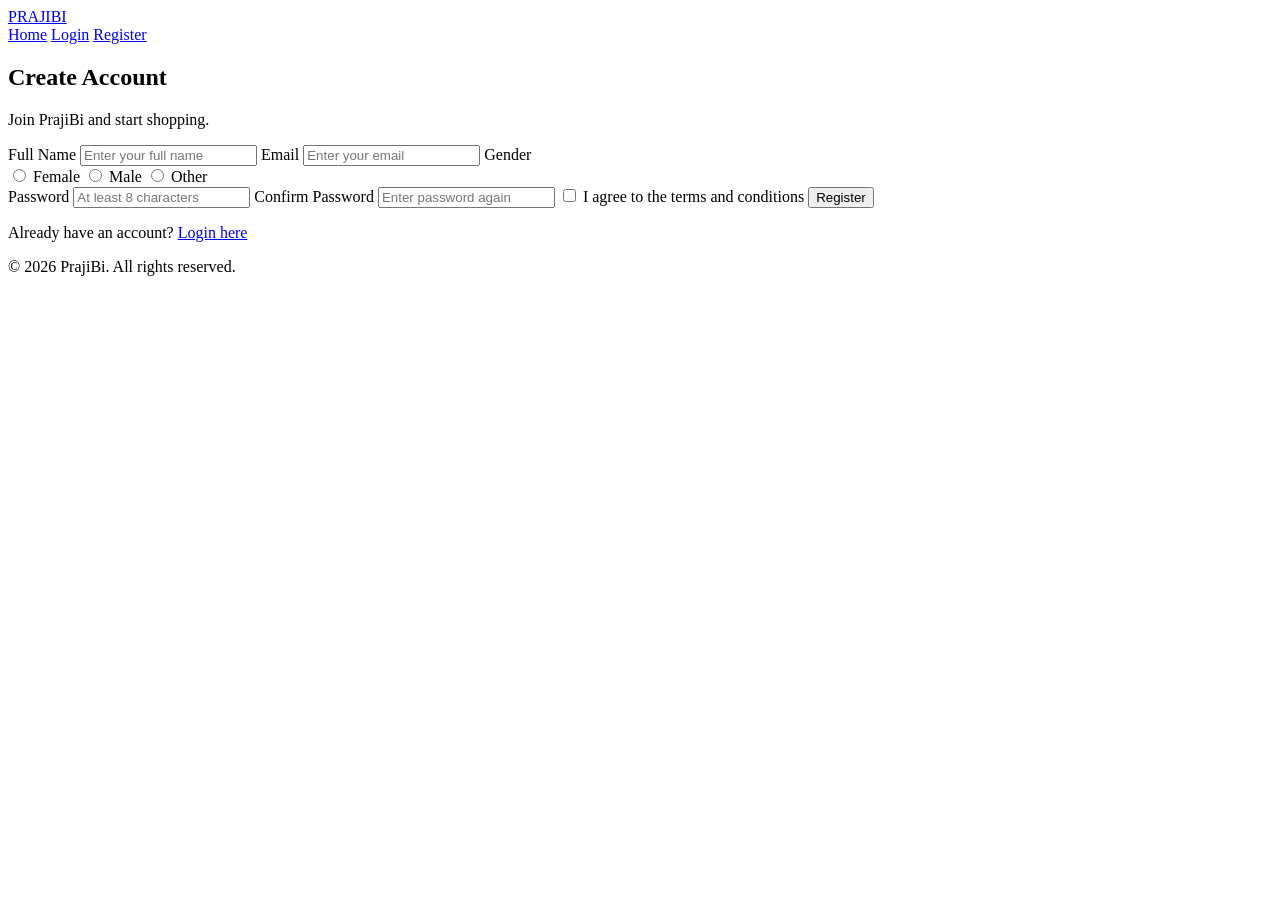
==== register.html @ 182c8a0c "Make login and register forms go to the home page" ====
<!DOCTYPE html>
<html lang="en">
<head>
  <meta charset="UTF-8">
  <meta name="viewport" content="width=device-width, initial-scale=1.0">
  <title>Register - PrajiBi</title>
  <link rel="stylesheet" href="style.css">
</head>
<body class="auth-page">

  
  <header>
    <div class="container nav-bar">
      <a href="index.html" class="logo">PRAJIBI</a>
      <nav>
        <a href="index.html">Home</a>
        <a href="login.html">Login</a>
        <a href="register.html" class="btn btn-small">Register</a>
      </nav>
    </div>
  </header>

  
  <main class="auth-container">
    <form class="form-box" action="index.html" method="get">
      <h2>Create Account</h2>
      <p class="form-subtitle">Join PrajiBi and start shopping.</p>

      <label for="fullname">Full Name</label>
      <input type="text" id="fullname" name="fullname" placeholder="Enter your full name" required>

      <label for="email">Email</label>
      <input type="email" id="email" name="email" placeholder="Enter your email" required>

    
      <label>Gender</label>
      <div class="radio-group">
        <label class="checkbox"><input type="radio" name="gender" value="female"> Female</label>
        <label class="checkbox"><input type="radio" name="gender" value="male"> Male</label>
        <label class="checkbox"><input type="radio" name="gender" value="other"> Other</label>
      </div>

      <label for="password">Password</label>
      <input type="password" id="password" placeholder="At least 8 characters" minlength="8" required>

      <label for="confirm">Confirm Password</label>
      <input type="password" id="confirm" placeholder="Enter password again" minlength="8" required>

      <label class="checkbox">
        <input type="checkbox" name="terms" required> I agree to the terms and conditions
      </label>

      <button type="submit" class="btn btn-full">Register</button>

      <p class="form-footer">Already have an account? <a href="login.html">Login here</a></p>
    </form>
  </main>

  
  <footer>
    <p>&copy; 2026 PrajiBi. All rights reserved.</p>
  </footer>

</body>
</html>
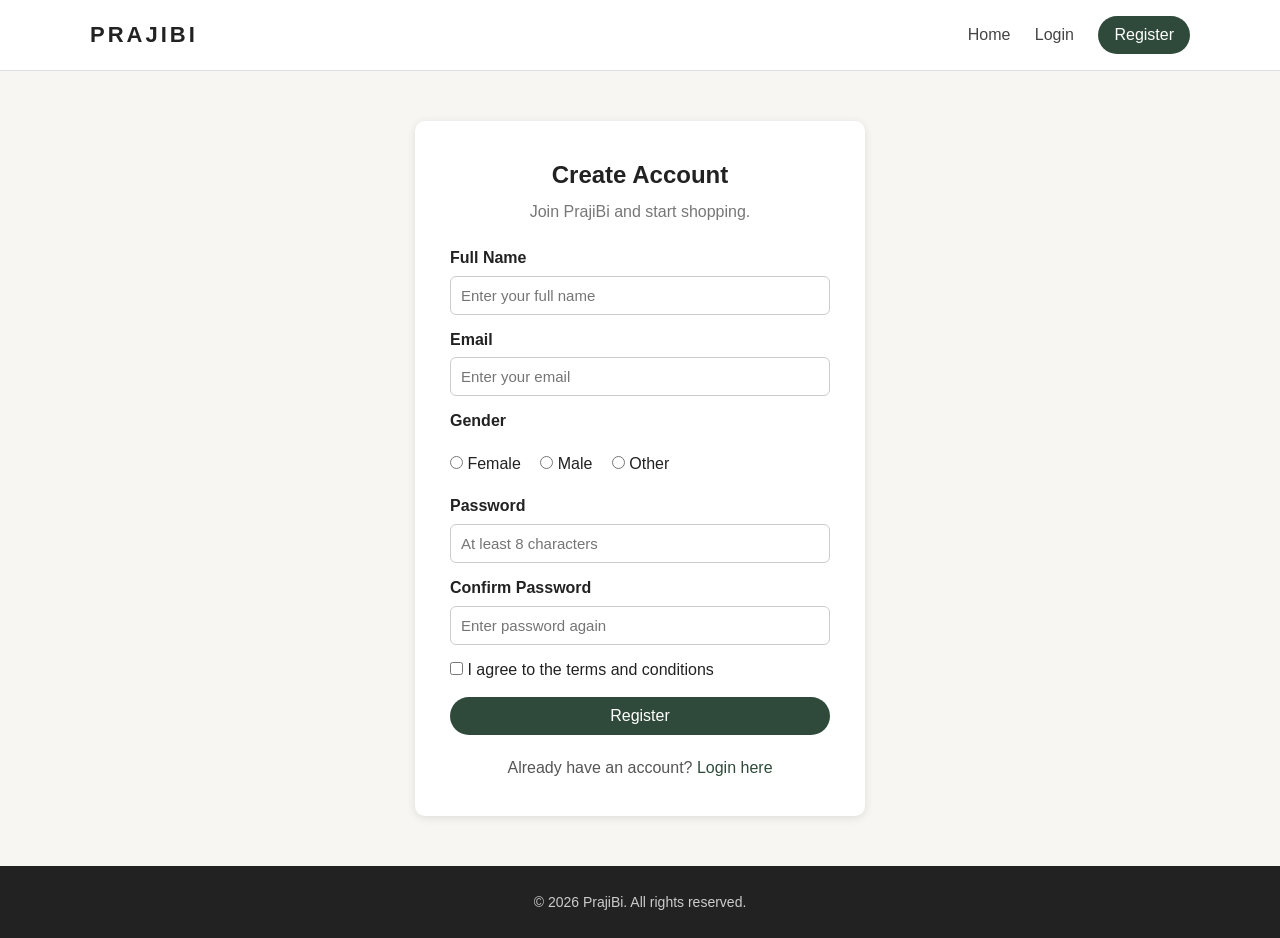
==== commit 7ea5d048: "PrajiBi clothing store website (HTML and CSS)" ====
--- a/register.html
+++ b/register.html
@@ -22,7 +22,7 @@
 
   
   <main class="auth-container">
-    <form class="form-box" action="index.html" method="get">
+    <form class="form-box" action="#">
       <h2>Create Account</h2>
       <p class="form-subtitle">Join PrajiBi and start shopping.</p>
 
@@ -41,10 +41,10 @@
       </div>
 
       <label for="password">Password</label>
-      <input type="password" id="password" placeholder="At least 8 characters" minlength="8" required>
+      <input type="password" id="password" name="password" placeholder="At least 8 characters" minlength="8" required>
 
       <label for="confirm">Confirm Password</label>
-      <input type="password" id="confirm" placeholder="Enter password again" minlength="8" required>
+      <input type="password" id="confirm" name="confirm" placeholder="Enter password again" minlength="8" required>
 
       <label class="checkbox">
         <input type="checkbox" name="terms" required> I agree to the terms and conditions
--- a/style.css
+++ b/style.css
@@ -0,0 +1,314 @@
+
+* {
+  margin: 0;
+  padding: 0;
+  box-sizing: border-box;
+}
+
+body {
+  font-family: Arial, Helvetica, sans-serif;
+  background-color: #f8f6f2;
+  color: #222;
+  line-height: 1.6;
+}
+
+a {
+  color: #2f4a3a;
+  text-decoration: none;
+}
+
+img {
+  max-width: 100%;
+  display: block;
+}
+
+.container {
+  width: 90%;
+  max-width: 1100px;
+  margin: 0 auto;
+}
+
+.section {
+  padding: 60px 0;
+}
+
+.section-title {
+  text-align: center;
+  font-size: 30px;
+  margin-bottom: 30px;
+}
+
+
+.btn {
+  display: inline-block;
+  background-color: #2f4a3a;
+  color: white;
+  padding: 10px 24px;
+  border: none;
+  border-radius: 25px;
+  font-size: 16px;
+  cursor: pointer;
+}
+
+.btn:hover {
+  background-color: #1e3327;
+}
+
+.btn-small {
+  padding: 6px 16px;
+  color: white !important;
+}
+
+.btn-full {
+  width: 100%;
+  margin-top: 10px;
+}
+
+
+header {
+  background-color: white;
+  border-bottom: 1px solid #ddd;
+  position: sticky;
+  top: 0;
+}
+
+.nav-bar {
+  display: flex;
+  justify-content: space-between;
+  align-items: center;
+  height: 70px;
+}
+
+.logo {
+  font-size: 22px;
+  font-weight: bold;
+  letter-spacing: 3px;
+  color: #222;
+}
+
+nav a {
+  margin-left: 20px;
+  color: #444;
+}
+
+nav a:hover {
+  color: #2f4a3a;
+}
+
+
+.hero {
+  background-image: url("images/hero.jpg");
+  background-size: cover;
+  background-position: center;
+  height: 480px;
+  display: flex;
+  align-items: center;
+  justify-content: center;
+  text-align: center;
+}
+
+.hero-text {
+  background-color: rgba(0, 0, 0, 0.55);
+  color: white;
+  padding: 40px;
+  border-radius: 10px;
+  max-width: 600px;
+}
+
+.hero-text h1 {
+  font-size: 42px;
+  margin-bottom: 10px;
+}
+
+.hero-text p {
+  margin-bottom: 20px;
+}
+
+
+.products {
+  display: grid;
+  grid-template-columns: repeat(4, 1fr);
+  gap: 25px;
+}
+
+.product {
+  background-color: white;
+  border-radius: 10px;
+  overflow: hidden;
+  text-align: center;
+  padding-bottom: 20px;
+  box-shadow: 0 2px 8px rgba(0, 0, 0, 0.08);
+}
+
+.product:hover {
+  transform: translateY(-5px);
+  transition: 0.3s;
+}
+
+.product img {
+  width: 100%;
+  height: 260px;
+  object-fit: cover;
+}
+
+.product h3 {
+  font-size: 18px;
+  margin: 15px 10px 5px;
+}
+
+.price {
+  color: #2f4a3a;
+  font-weight: bold;
+  font-size: 18px;
+  margin-bottom: 12px;
+}
+
+
+.about {
+  background-color: white;
+}
+
+.about p {
+  text-align: center;
+  max-width: 700px;
+  margin: 0 auto;
+  color: #555;
+}
+
+.features {
+  display: flex;
+  justify-content: center;
+  gap: 25px;
+  margin-top: 35px;
+}
+
+.feature {
+  background-color: #f8f6f2;
+  padding: 25px;
+  border-radius: 10px;
+  text-align: center;
+  flex: 1;
+}
+
+.feature h3 {
+  color: #2f4a3a;
+  margin-bottom: 5px;
+}
+
+.form-box {
+  background-color: white;
+  max-width: 450px;
+  margin: 0 auto;
+  padding: 35px;
+  border-radius: 10px;
+  box-shadow: 0 2px 10px rgba(0, 0, 0, 0.1);
+}
+
+.form-box h2 {
+  text-align: center;
+  margin-bottom: 5px;
+}
+
+.form-subtitle {
+  text-align: center;
+  color: #777;
+  margin-bottom: 20px;
+}
+
+.form-box label {
+  display: block;
+  font-weight: bold;
+  margin-top: 12px;
+  margin-bottom: 5px;
+}
+
+.form-box input[type="text"],
+.form-box input[type="email"],
+.form-box input[type="password"],
+.form-box input[type="tel"],
+.form-box textarea {
+  width: 100%;
+  padding: 10px;
+  border: 1px solid #ccc;
+  border-radius: 6px;
+  font-size: 15px;
+  font-family: inherit;
+}
+
+.form-box input:focus,
+.form-box textarea:focus {
+  border-color: #2f4a3a;
+  outline: none;
+}
+
+.form-box .checkbox {
+  font-weight: normal;
+  display: inline-block;
+  margin-right: 15px;
+}
+
+.form-row {
+  display: flex;
+  justify-content: space-between;
+  align-items: center;
+  margin-top: 10px;
+}
+
+.form-row .checkbox {
+  margin-top: 0;
+}
+
+.form-footer {
+  text-align: center;
+  margin-top: 20px;
+  color: #555;
+}
+
+.auth-page {
+  display: flex;
+  flex-direction: column;
+  min-height: 100vh;
+}
+
+.auth-container {
+  flex: 1;
+  padding: 50px 0;
+}
+
+footer {
+  background-color: #222;
+  color: #ccc;
+  text-align: center;
+  padding: 25px;
+  font-size: 14px;
+}
+
+@media (max-width: 900px) {
+  .products {
+    grid-template-columns: repeat(2, 1fr);
+  }
+}
+
+@media (max-width: 600px) {
+  .nav-bar {
+    flex-direction: column;
+    height: auto;
+    padding: 15px 0;
+  }
+
+  nav a {
+    margin: 0 8px;
+  }
+
+  .products {
+    grid-template-columns: 1fr;
+  }
+
+  .features {
+    flex-direction: column;
+  }
+
+  .hero-text h1 {
+    font-size: 30px;
+  }
+}
